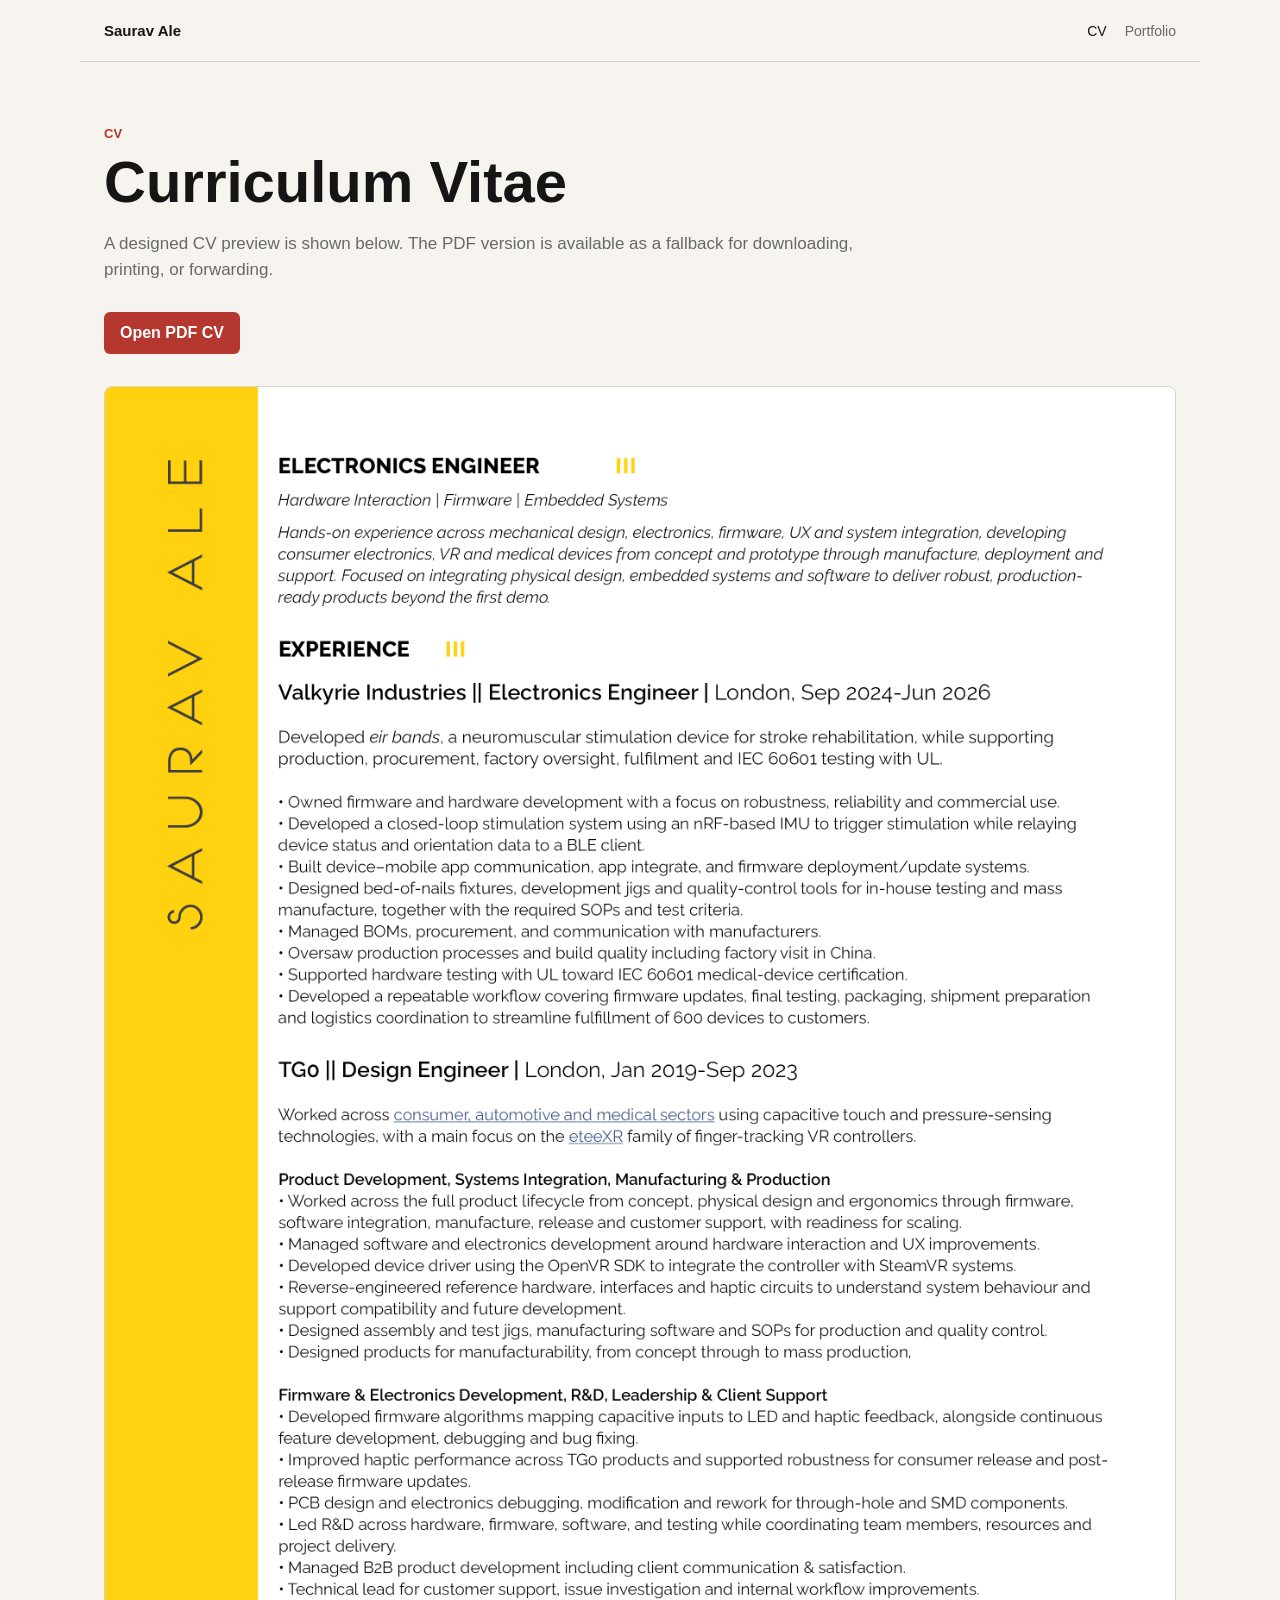
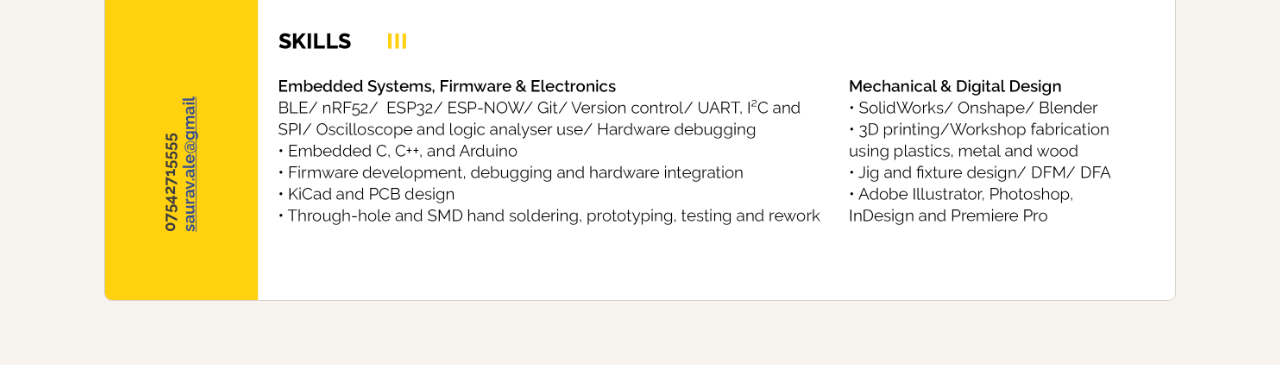
==== cv.html @ 631ff881 "Template draft site with image CV and link to download PDF version - Framework to upload portfolio a" ====
<!doctype html>
<html lang="en">
  <head>
    <meta charset="utf-8">
    <meta name="viewport" content="width=device-width, initial-scale=1">
    <title>CV | Portfolio</title>
    <link rel="stylesheet" href="styles.css">
  </head>
  <body data-page-name="CV">
    <header class="site-header">
      <a class="brand" href="index.html" data-site-name>Portfolio</a>
      <nav class="nav" aria-label="Main navigation">
        <a aria-current="page" href="cv.html">CV</a>
        <a href="portfolio.html">Portfolio</a>
      </nav>
    </header>

    <main class="document-page">
      <section class="document-heading">
        <p class="eyebrow">CV</p>
        <h1 data-cv-title>Curriculum Vitae</h1>
        <p>A designed CV preview is shown below. The PDF version is available as a fallback for downloading, printing, or forwarding.</p>
      </section>

      <div class="cv-actions">
        <a class="button" href="assets/cv/26-06-25 CV_Electronics_Saurav_Ale.pdf">Open PDF CV</a>
      </div>

      <section class="cv-preview" aria-label="CV preview">
        <img src="assets/cv/26-06-25 CV_Saurav_Ale.png" alt="CV for Saurav Ale">
      </section>
    </main>
    <script src="site.config.js"></script>
    <script src="common.js"></script>
  </body>
</html>
---- styles.css ----
:root {
  --ink: #151515;
  --muted: #686868;
  --paper: #f7f4ef;
  --surface: #ffffff;
  --line: #d8d2c8;
  --accent: #b4382f;
  --accent-dark: #7c2823;
  --max-width: 1120px;
}

* {
  box-sizing: border-box;
}

html {
  background: var(--paper);
  color: var(--ink);
  font-family: Arial, Helvetica, sans-serif;
}

body {
  margin: 0;
  min-height: 100vh;
}

a {
  color: inherit;
}

.site-header {
  align-items: center;
  border-bottom: 1px solid var(--line);
  display: flex;
  gap: 24px;
  justify-content: space-between;
  margin: 0 auto;
  max-width: var(--max-width);
  padding: 22px 24px;
}

.brand {
  font-size: 15px;
  font-weight: 700;
  letter-spacing: 0;
  text-decoration: none;
}

.nav {
  display: flex;
  gap: 18px;
}

.nav a {
  color: var(--muted);
  font-size: 14px;
  text-decoration: none;
}

.nav a[aria-current="page"],
.nav a:hover {
  color: var(--ink);
}

.home,
.document-page,
.portfolio-shell {
  margin: 0 auto;
  max-width: var(--max-width);
  padding: 64px 24px;
}

.home {
  display: grid;
  gap: 48px;
}

.home-intro,
.document-heading {
  max-width: 760px;
}

.eyebrow {
  color: var(--accent);
  font-size: 13px;
  font-weight: 700;
  margin: 0 0 12px;
  text-transform: uppercase;
}

h1 {
  font-size: clamp(38px, 6vw, 76px);
  font-weight: 700;
  line-height: 1;
  margin: 0;
}

.document-heading h1 {
  font-size: clamp(34px, 5vw, 58px);
}

.document-heading p:last-child {
  color: var(--muted);
  font-size: 17px;
  line-height: 1.55;
  margin: 20px 0 0;
}

.choice-grid {
  display: grid;
  gap: 18px;
  grid-template-columns: repeat(2, minmax(0, 1fr));
}

.choice {
  background: var(--surface);
  border: 1px solid var(--line);
  border-radius: 8px;
  color: inherit;
  display: grid;
  gap: 14px;
  min-height: 220px;
  padding: 24px;
  text-decoration: none;
}

.choice:hover {
  border-color: var(--accent);
}

.choice-label {
  font-size: 26px;
  font-weight: 700;
}

.choice-detail {
  align-self: end;
  color: var(--muted);
  font-size: 16px;
  line-height: 1.5;
}

.button {
  background: var(--accent);
  border-radius: 6px;
  color: #ffffff;
  display: inline-block;
  font-weight: 700;
  margin-top: 28px;
  padding: 12px 16px;
  text-decoration: none;
}

.button:hover {
  background: var(--accent-dark);
}

.cv-actions {
  display: flex;
  flex-wrap: wrap;
  gap: 12px;
}

.cv-preview {
  background: var(--surface);
  border: 1px solid var(--line);
  border-radius: 8px;
  margin-top: 32px;
  overflow: hidden;
}

.cv-preview img {
  display: block;
  width: 100%;
}

.portfolio-pages {
  display: grid;
  gap: 28px;
  margin-top: 40px;
}

.portfolio-page {
  background: var(--surface);
  border: 1px solid var(--line);
  border-radius: 8px;
  overflow: hidden;
  position: relative;
}

.portfolio-page img {
  display: block;
  width: 100%;
}

.video-layer {
  border: 0;
  display: block;
  height: var(--video-height);
  left: var(--video-x);
  object-fit: cover;
  position: absolute;
  top: var(--video-y);
  width: var(--video-width);
}

.empty-state {
  background: var(--surface);
  border: 1px dashed var(--line);
  border-radius: 8px;
  color: var(--muted);
  line-height: 1.5;
  padding: 24px;
}

@media (max-width: 720px) {
  .site-header {
    align-items: flex-start;
    flex-direction: column;
  }

  .choice-grid {
    grid-template-columns: 1fr;
  }

  .home,
  .document-page,
  .portfolio-shell {
    padding-top: 42px;
  }
}
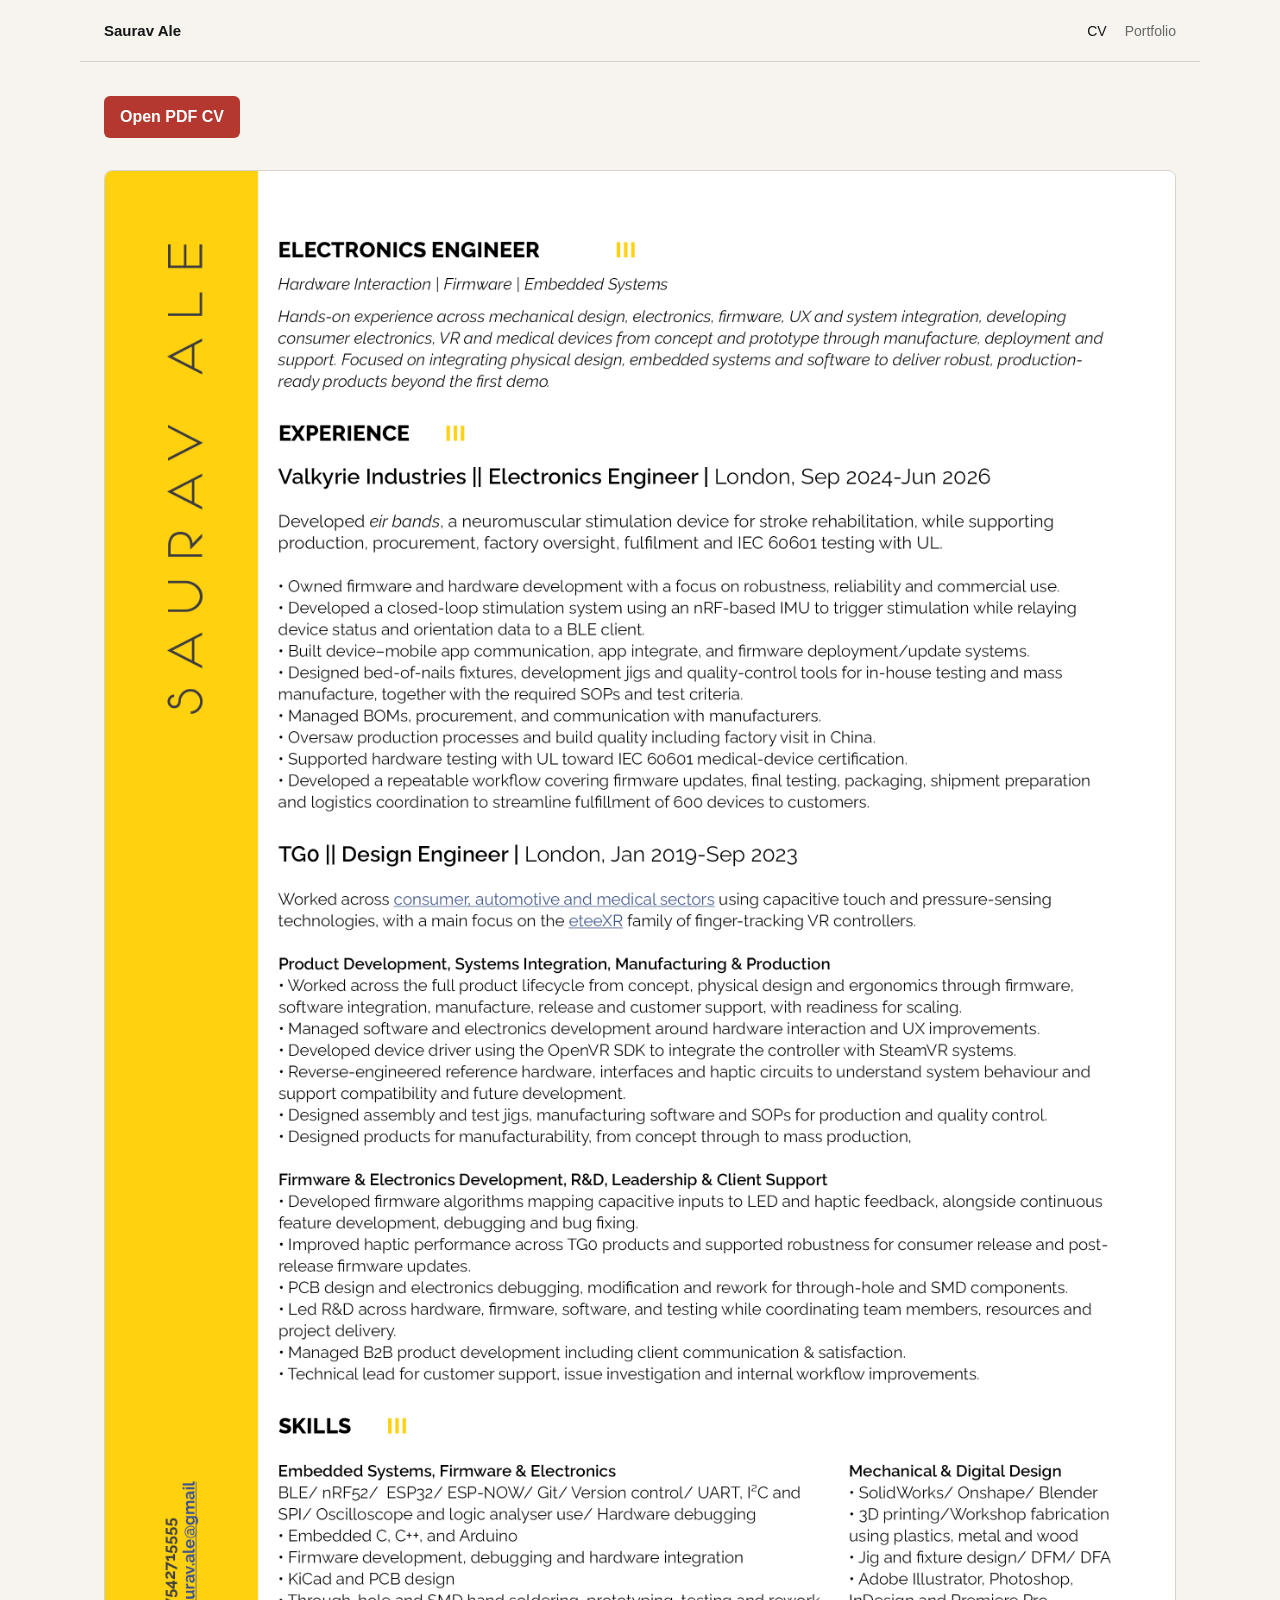
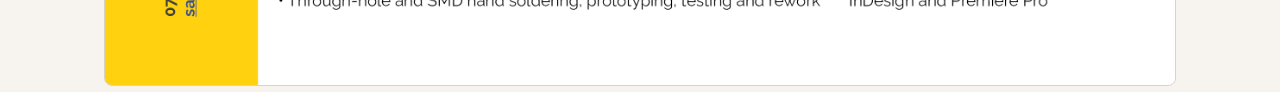
==== commit a9f8702b: "- Added portfolio pages to assets - Removed unnecessary headers and lines" ====
--- a/cv.html
+++ b/cv.html
@@ -16,11 +16,11 @@
     </header>
 
     <main class="document-page">
-      <section class="document-heading">
-        <p class="eyebrow">CV</p>
-        <h1 data-cv-title>Curriculum Vitae</h1>
-        <p>A designed CV preview is shown below. The PDF version is available as a fallback for downloading, printing, or forwarding.</p>
-      </section>
+      <!-- <section class="document-heading"> -->
+        <!-- <p class="eyebrow">CV</p> -->
+        <!-- <h1 data-cv-title>Curriculum Vitae</h1> -->
+        <!-- <p>A designed CV preview is shown below. The PDF version is available as a fallback for downloading, printing, or forwarding.</p> -->
+      <!-- </section> -->
 
       <div class="cv-actions">
         <a class="button" href="assets/cv/26-06-25 CV_Electronics_Saurav_Ale.pdf">Open PDF CV</a>
--- a/styles.css
+++ b/styles.css
@@ -67,7 +67,7 @@
 .portfolio-shell {
   margin: 0 auto;
   max-width: var(--max-width);
-  padding: 64px 24px;
+  padding: 6px 24px;
 }
 
 .home {
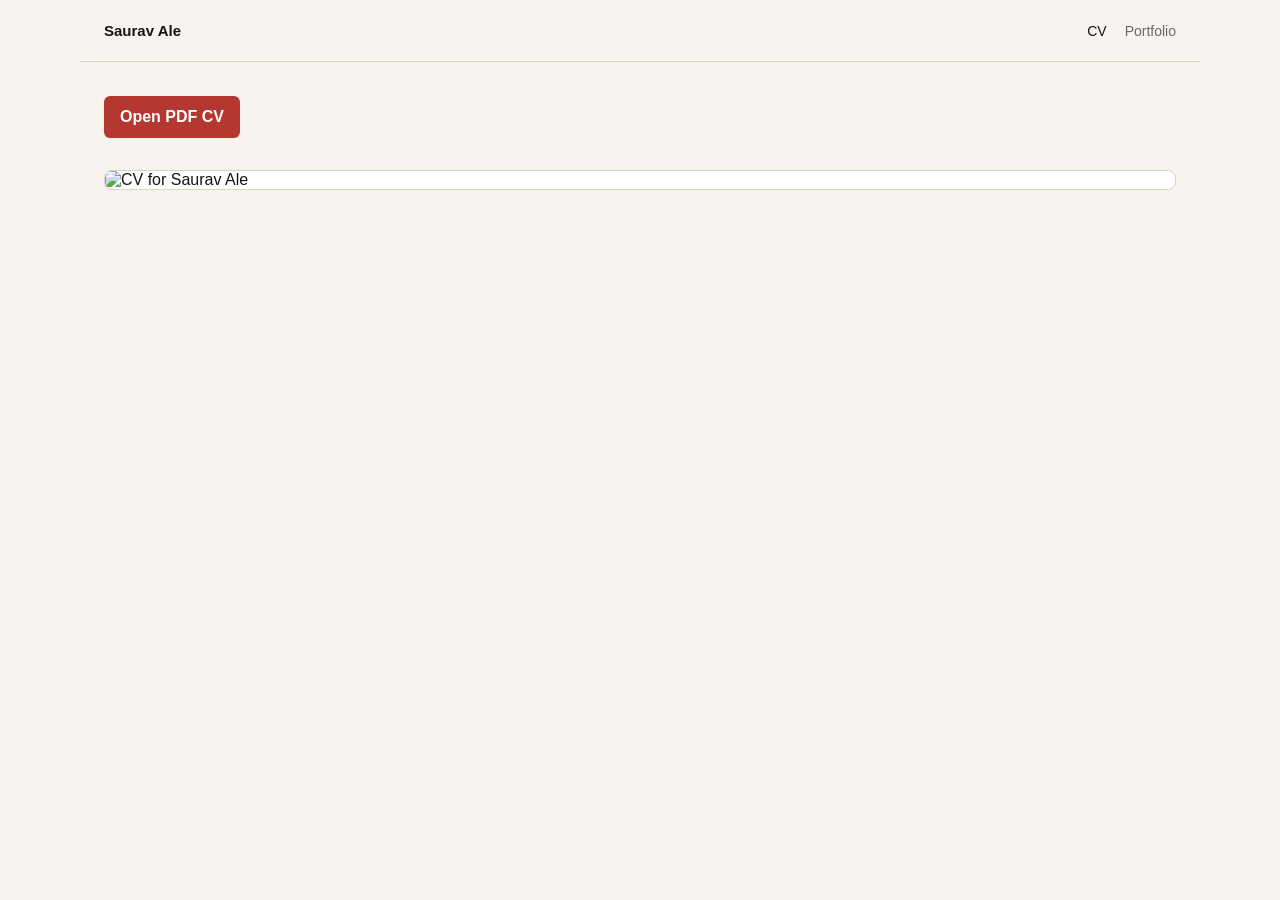
==== commit 58929952: "Remove extra text for not" ====
--- a/cv.html
+++ b/cv.html
@@ -23,11 +23,11 @@
       <!-- </section> -->
 
       <div class="cv-actions">
-        <a class="button" href="assets/cv/26-06-25 CV_Electronics_Saurav_Ale.pdf">Open PDF CV</a>
+        <a class="button" href="assets/cv/26-06-25 CV_Embedded_Saurav_Ale.pdf">Open PDF CV</a>
       </div>
 
       <section class="cv-preview" aria-label="CV preview">
-        <img src="assets/cv/26-06-25 CV_Saurav_Ale.png" alt="CV for Saurav Ale">
+        <img src="assets/cv/26-06-25 CV_Embedded_Saurav_Ale.png" alt="CV for Saurav Ale">
       </section>
     </main>
     <script src="site.config.js"></script>
--- a/styles.css
+++ b/styles.css
@@ -190,7 +190,10 @@
 
 .portfolio-page img {
   display: block;
+  position: relative;
+  pointer-events: none;
   width: 100%;
+  z-index: 2;
 }
 
 .video-layer {
@@ -202,6 +205,7 @@
   position: absolute;
   top: var(--video-y);
   width: var(--video-width);
+  z-index: var(--video-z-index, 1);
 }
 
 .empty-state {
